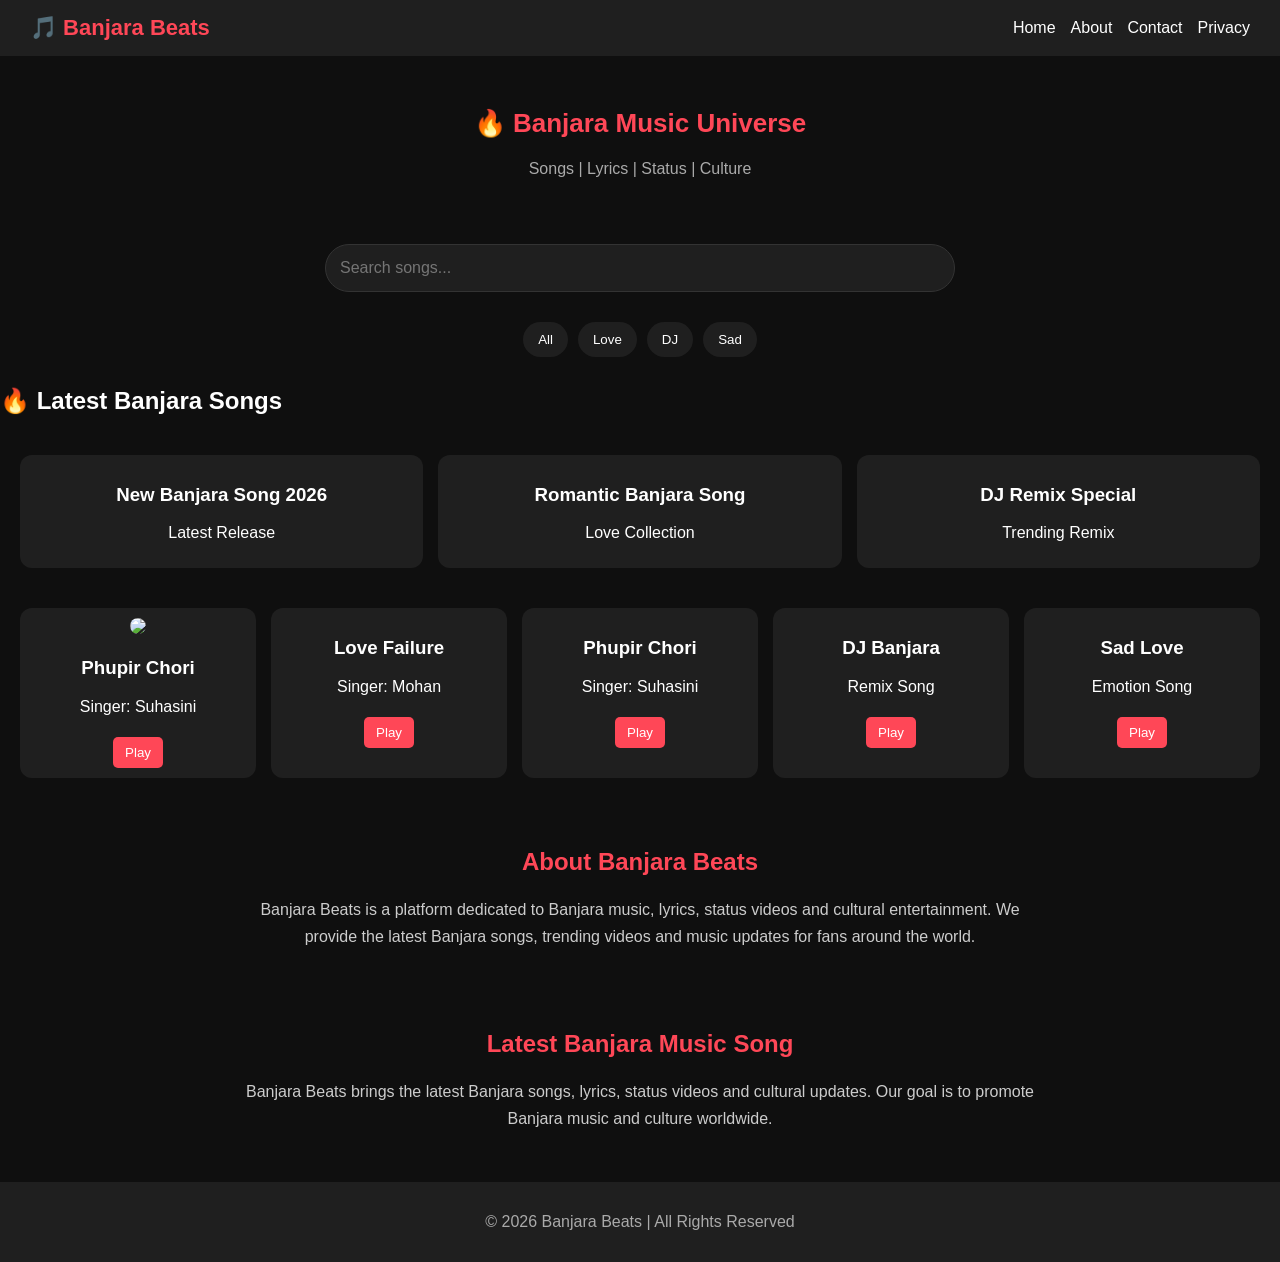
==== index.html @ c35c6fef "Update index.html" ====
<!DOCTYPE html>
<html lang="en">
<head>
<meta charset="UTF-8">
<meta name="viewport" content="width=device-width, initial-scale=1.0">
<meta name="google-site-verification" content="E8If9CrSb60OHr5Ygs2DLrVvWcjTX-Pww-fNVVdiGdA" />
<title>Banjara Beats</title>

<link rel="stylesheet" href="style.css">
</head>

<body>

<!-- HEADER -->
<header>

  <div class="logo">🎵 Banjara Beats</div>

  <nav>
    <a href="index.html">Home</a>
    <a href="about.html">About</a>
    <a href="contact.html">Contact</a>
    <a href="privacy-policy.html">Privacy</a>
  </nav>

</header>

<!-- HERO -->
<section class="hero">
  <h1>🔥 Banjara Music Universe</h1>
  <p>Songs | Lyrics | Status | Culture</p>
</section>
  
<div class="search-box">
  <input type="text" placeholder="Search songs...">
</div>
  
<!-- CATEGORIES -->
<section class="categories">
  <button>All</button>
  <button>Love</button>
  <button>DJ</button>
  <button>Sad</button>
</section>
<section class="trending">
  <h2>🔥 Latest Banjara Songs</h2>

  <div class="grid">
    <div class="card">
      <h3>New Banjara Song 2026</h3>
      <p>Latest Release</p>
    </div>

    <div class="card">
      <h3>Romantic Banjara Song</h3>
      <p>Love Collection</p>
    </div>

    <div class="card">
      <h3>DJ Remix Special</h3>
      <p>Trending Remix</p>
    </div>
  </div>
</section>
  
<!-- SONG GRID -->
<section class="grid">

  <div class="card">
    <img src="https://via.placeholder.com/300x200">
    <h3>Phupir Chori</h3>
    <p>Singer: Suhasini</p>
    <button>Play</button>
  </div>

  <div class="card">
    <h3>Love Failure</h3>
    <p>Singer: Mohan</p>
    <button>Play</button>
  </div>

<div class="card">
  <h3>Phupir Chori</h3>
  <p>Singer: Suhasini</p>

  <a href="song-phupir-chori.html">
    <button>Play</button>
  </a>
</div>

<div class="card">
  <h3>DJ Banjara</h3>
  <p>Remix Song</p>
  <button>Play</button>
</div>

  <div class="card">
    <h3>Sad Love</h3>
    <p>Emotion Song</p>
    <button>Play</button>
  </div>

</section>
<section class="about">
  <h2>About Banjara Beats</h2>

  <p>
    Banjara Beats is a platform dedicated to Banjara music, lyrics,
    status videos and cultural entertainment. We provide the latest
    Banjara songs, trending videos and music updates for fans around
    the world.
  </p>

</section>
 <section class="about">
  <h2>Latest Banjara Music Song</h2>

  <p>
    Banjara Beats brings the latest Banjara songs, lyrics,
    status videos and cultural updates. Our goal is to
    promote Banjara music and culture worldwide.
  </p>
</section> 
<!-- FOOTER -->
<footer>
  <p>© 2026 Banjara Beats | All Rights Reserved</p>
</footer>

</body>
</html>
---- style.css ----
body {
  margin: 0;
  font-family: Arial;
  background: #0f0f0f;
  color: white;
}

/* HEADER */
header {
  display: flex;
  justify-content: space-between;
  align-items: center;
  padding: 15px 30px;
  background: #1f1f1f;
  flex-wrap: wrap;
}

.logo {
  color: #ff4757;
  font-size: 22px;
  font-weight: bold;
}

/* HERO */
.hero {
  text-align: center;
  padding: 30px 20px;
}

.hero h1 {
  color: #ff4757;
  font-size: 26px;
}

.hero p {
  color: #aaa;
}

/* CATEGORIES */
.categories {
  display: flex;
  justify-content: center;
  flex-wrap: wrap;
  gap: 10px;
  padding: 10px;
}

.categories button {
  padding: 10px 15px;
  border-radius: 20px;
  border: none;
  background: #1f1f1f;
  color: white;
  cursor: pointer;
  transition: 0.3s;
}

.categories button:hover {
  background: #ff4757;
}

/* GRID */
.grid {
  display: grid;
  grid-template-columns: repeat(auto-fit, minmax(160px, 1fr));
  gap: 15px;
  padding: 20px;
}

/* CARD */
.card {
  background: #1f1f1f;
  padding: 10px;
  border-radius: 12px;
  text-align: center;
  transition: 0.3s;
}

.card:hover {
  transform: scale(1.05);
}

.card img {
  width: 100%;
  border-radius: 10px;
}

.card button {
  margin-top: 5px;
  background: #ff4757;
  border: none;
  padding: 8px 12px;
  color: white;
  cursor: pointer;
  border-radius: 5px;
}

/* FOOTER */
footer {
  text-align: center;
  padding: 15px;
  background: #1f1f1f;
  margin-top: 20px;
  color: #aaa;
}
.about {
  padding: 30px;
  text-align: center;
}

.about h2 {
  color: #ff4757;
}

.about p {
  max-width: 800px;
  margin: auto;
  line-height: 1.7;
  color: #ccc;
}
nav {
  display: flex;
  gap: 15px;
}

nav a {
  color: white;
  text-decoration: none;
}

nav a:hover {
  color: #ff4757;
}
.search-box{
  text-align:center;
  margin:20px;
}

.search-box input {
  width: 90%;
  max-width: 600px;
  padding: 14px;
  border-radius: 30px;
  border: 1px solid #333;
  background: #1f1f1f;
  color: white;
  font-size: 16px;
}
.hero-banner {
  text-align: center;
  padding: 20px;
  margin: 20px auto;
  max-width: 800px;
}

.hero-banner h2 {
  color: #ff4757;
  margin-bottom: 10px;
}

.hero-banner p {
  color: #aaa;
}
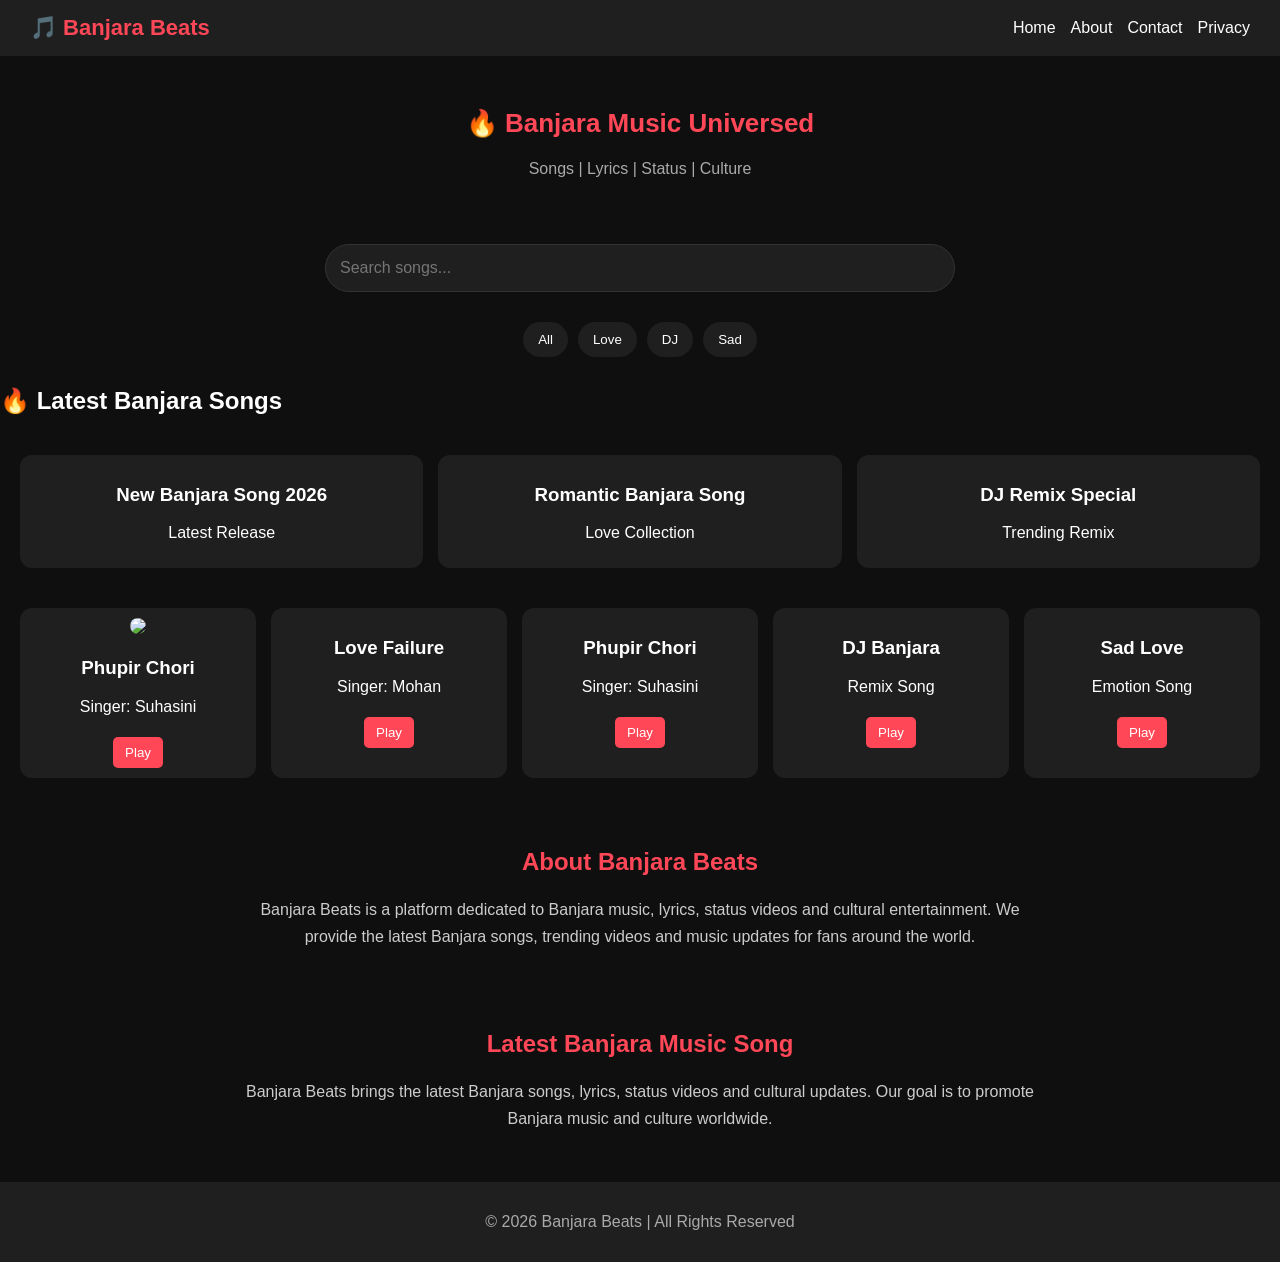
==== commit e453c774: "Update index.html" ====
--- a/index.html
+++ b/index.html
@@ -27,7 +27,7 @@
 
 <!-- HERO -->
 <section class="hero">
-  <h1>🔥 Banjara Music Universe</h1>
+  <h1>🔥 Banjara Music Universed</h1>
   <p>Songs | Lyrics | Status | Culture</p>
 </section>
   
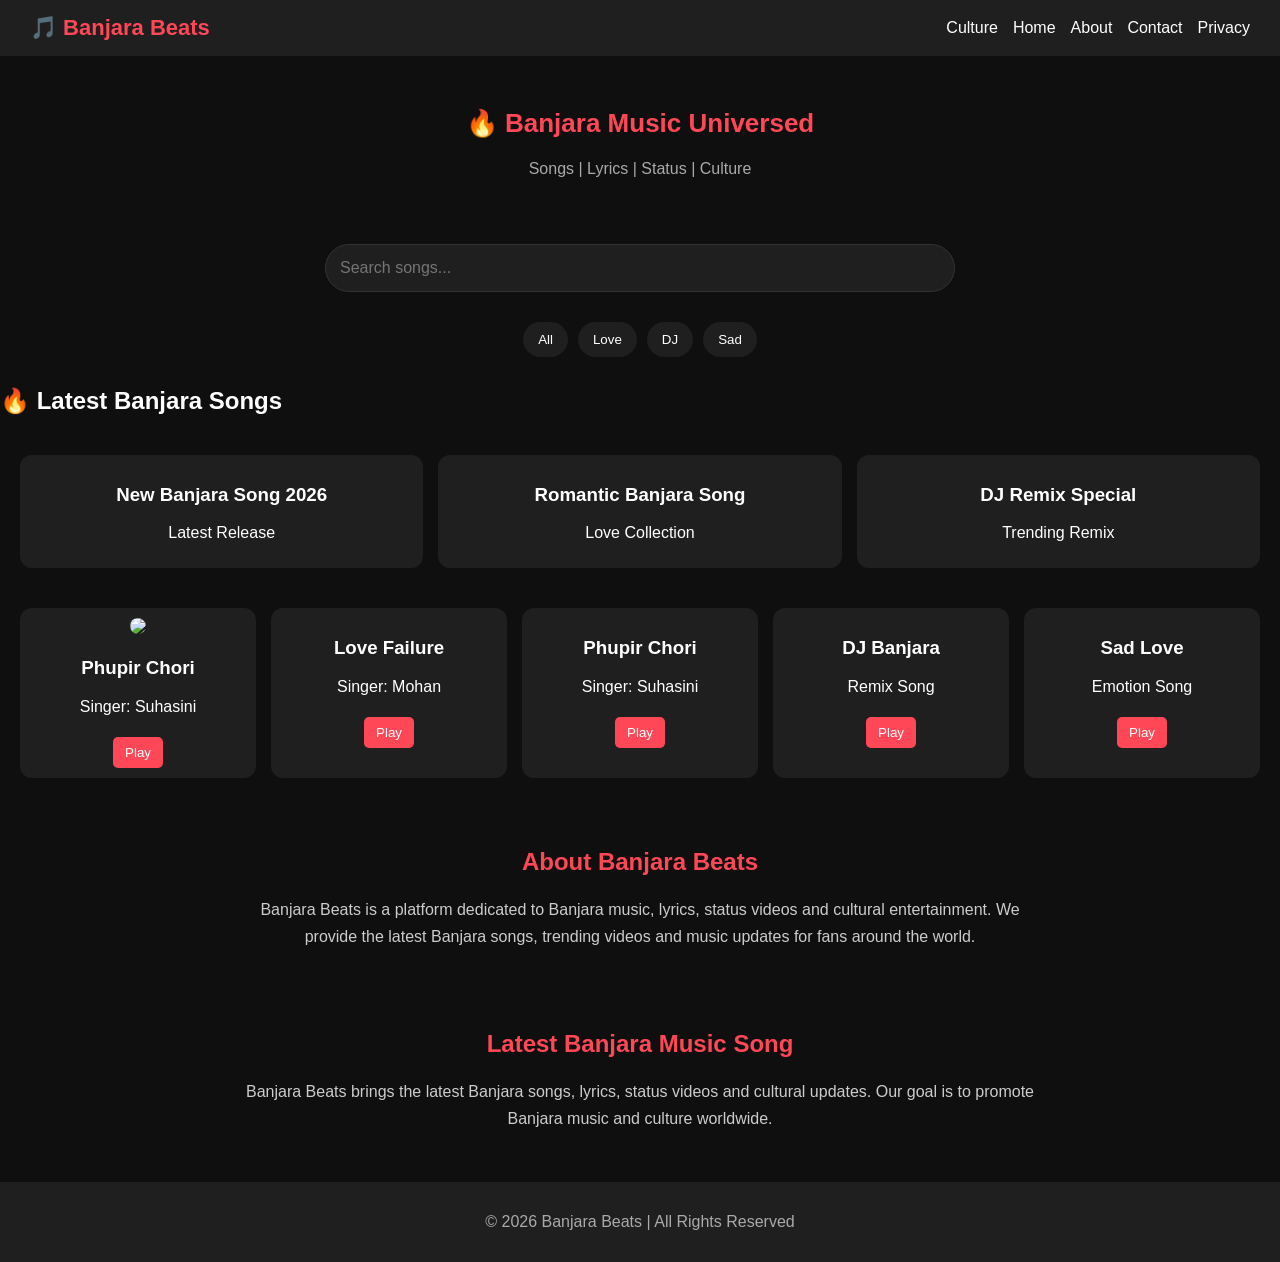
==== commit 5c57d7b2: "Update index.html" ====
--- a/index.html
+++ b/index.html
@@ -17,6 +17,7 @@
   <div class="logo">🎵 Banjara Beats</div>
 
   <nav>
+    <a href="culture.html">Culture</a>
     <a href="index.html">Home</a>
     <a href="about.html">About</a>
     <a href="contact.html">Contact</a>
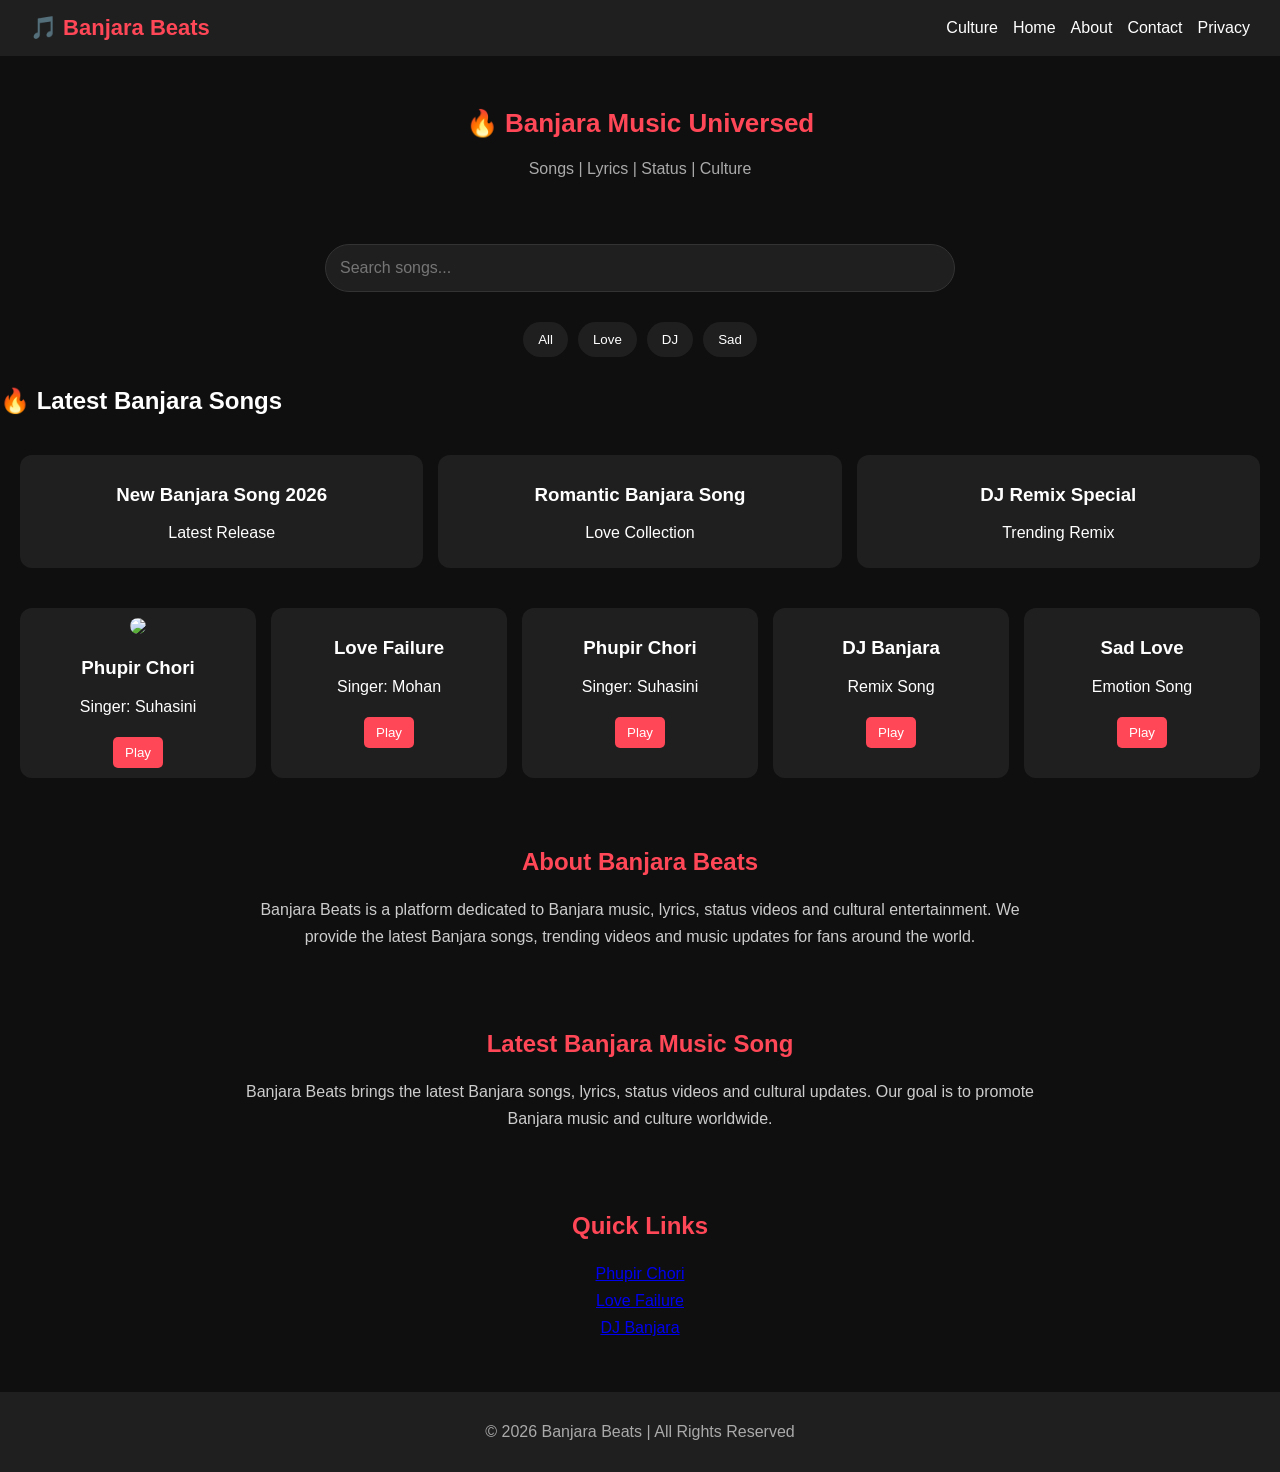
==== commit e576aa8a: "Update index.html" ====
--- a/index.html
+++ b/index.html
@@ -122,6 +122,13 @@
     promote Banjara music and culture worldwide.
   </p>
 </section> 
+  <section class="about">
+  <h2>Quick Links</h2>
+
+  <p><a href="song-phupir-chori.html">Phupir Chori</a></p>
+  <p><a href="song-love-failure.html">Love Failure</a></p>
+  <p><a href="song-dj-banjara.html">DJ Banjara</a></p>
+</section>
 <!-- FOOTER -->
 <footer>
   <p>© 2026 Banjara Beats | All Rights Reserved</p>
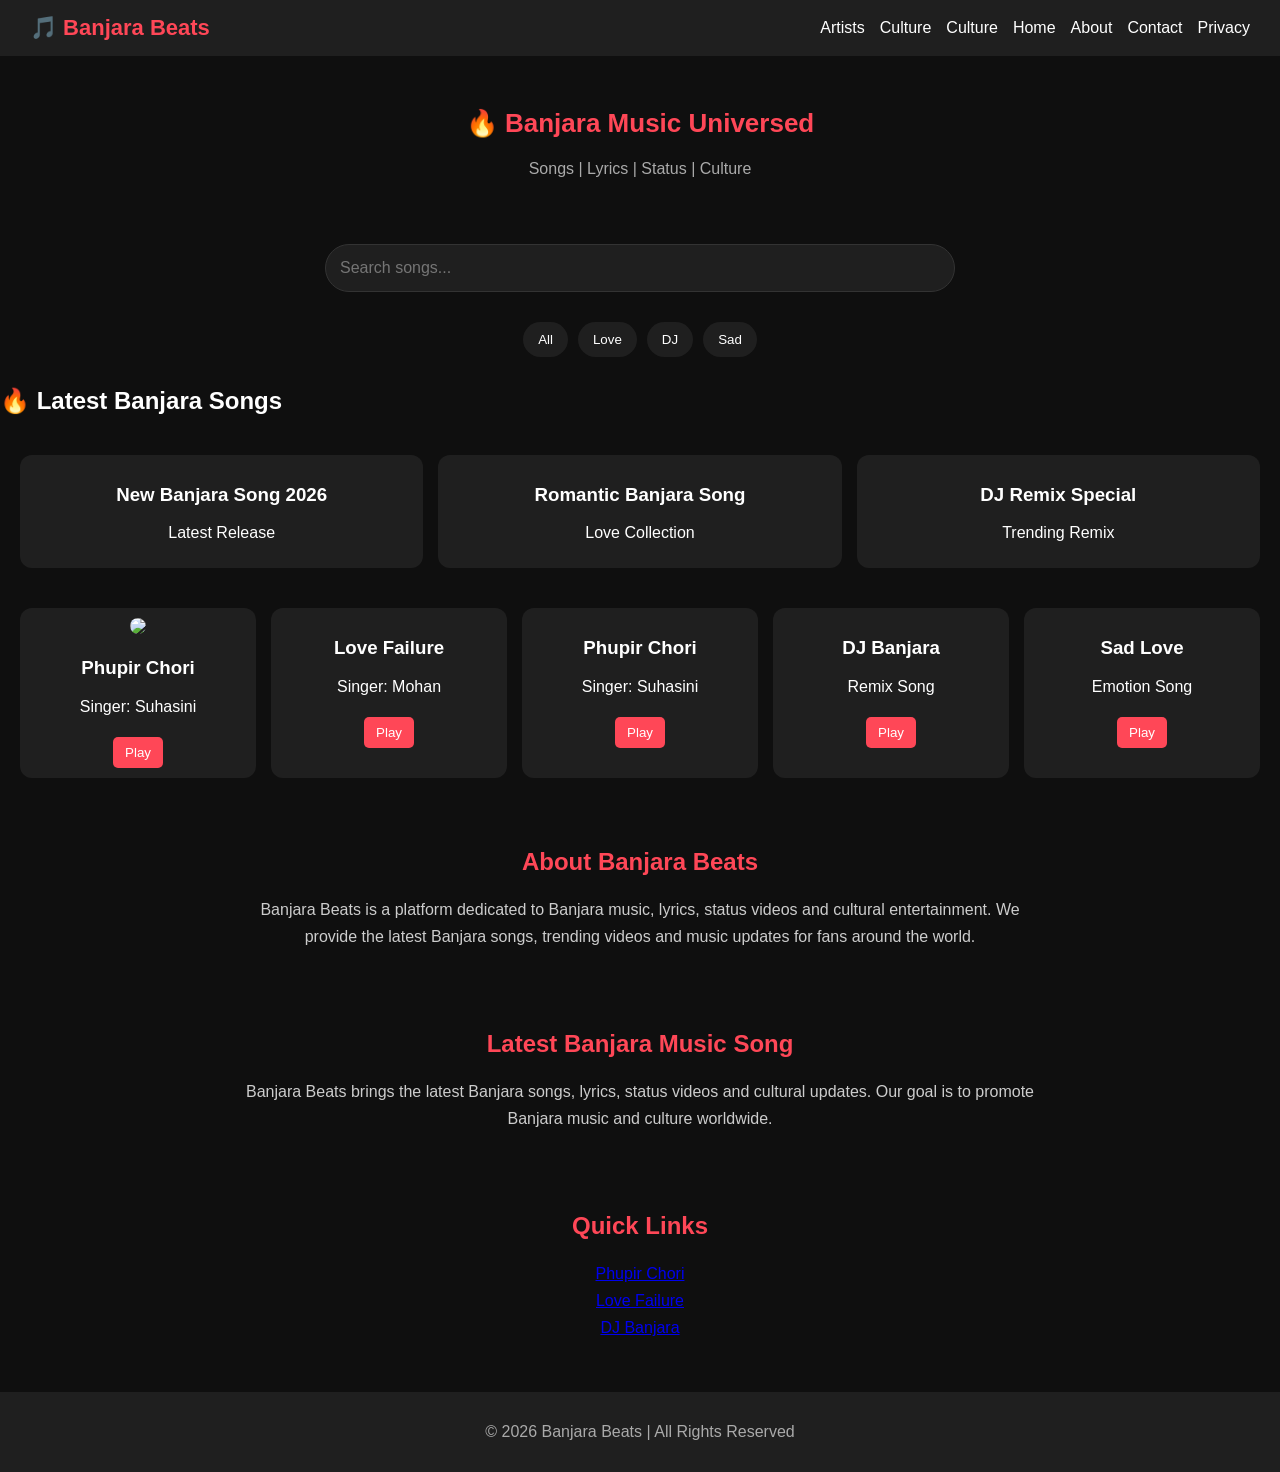
==== commit 71a68ea4: "Update index.html" ====
--- a/index.html
+++ b/index.html
@@ -17,6 +17,8 @@
   <div class="logo">🎵 Banjara Beats</div>
 
   <nav>
+    <a href="artists.html">Artists</a>
+    <a href="culture.html">Culture</a>
     <a href="culture.html">Culture</a>
     <a href="index.html">Home</a>
     <a href="about.html">About</a>
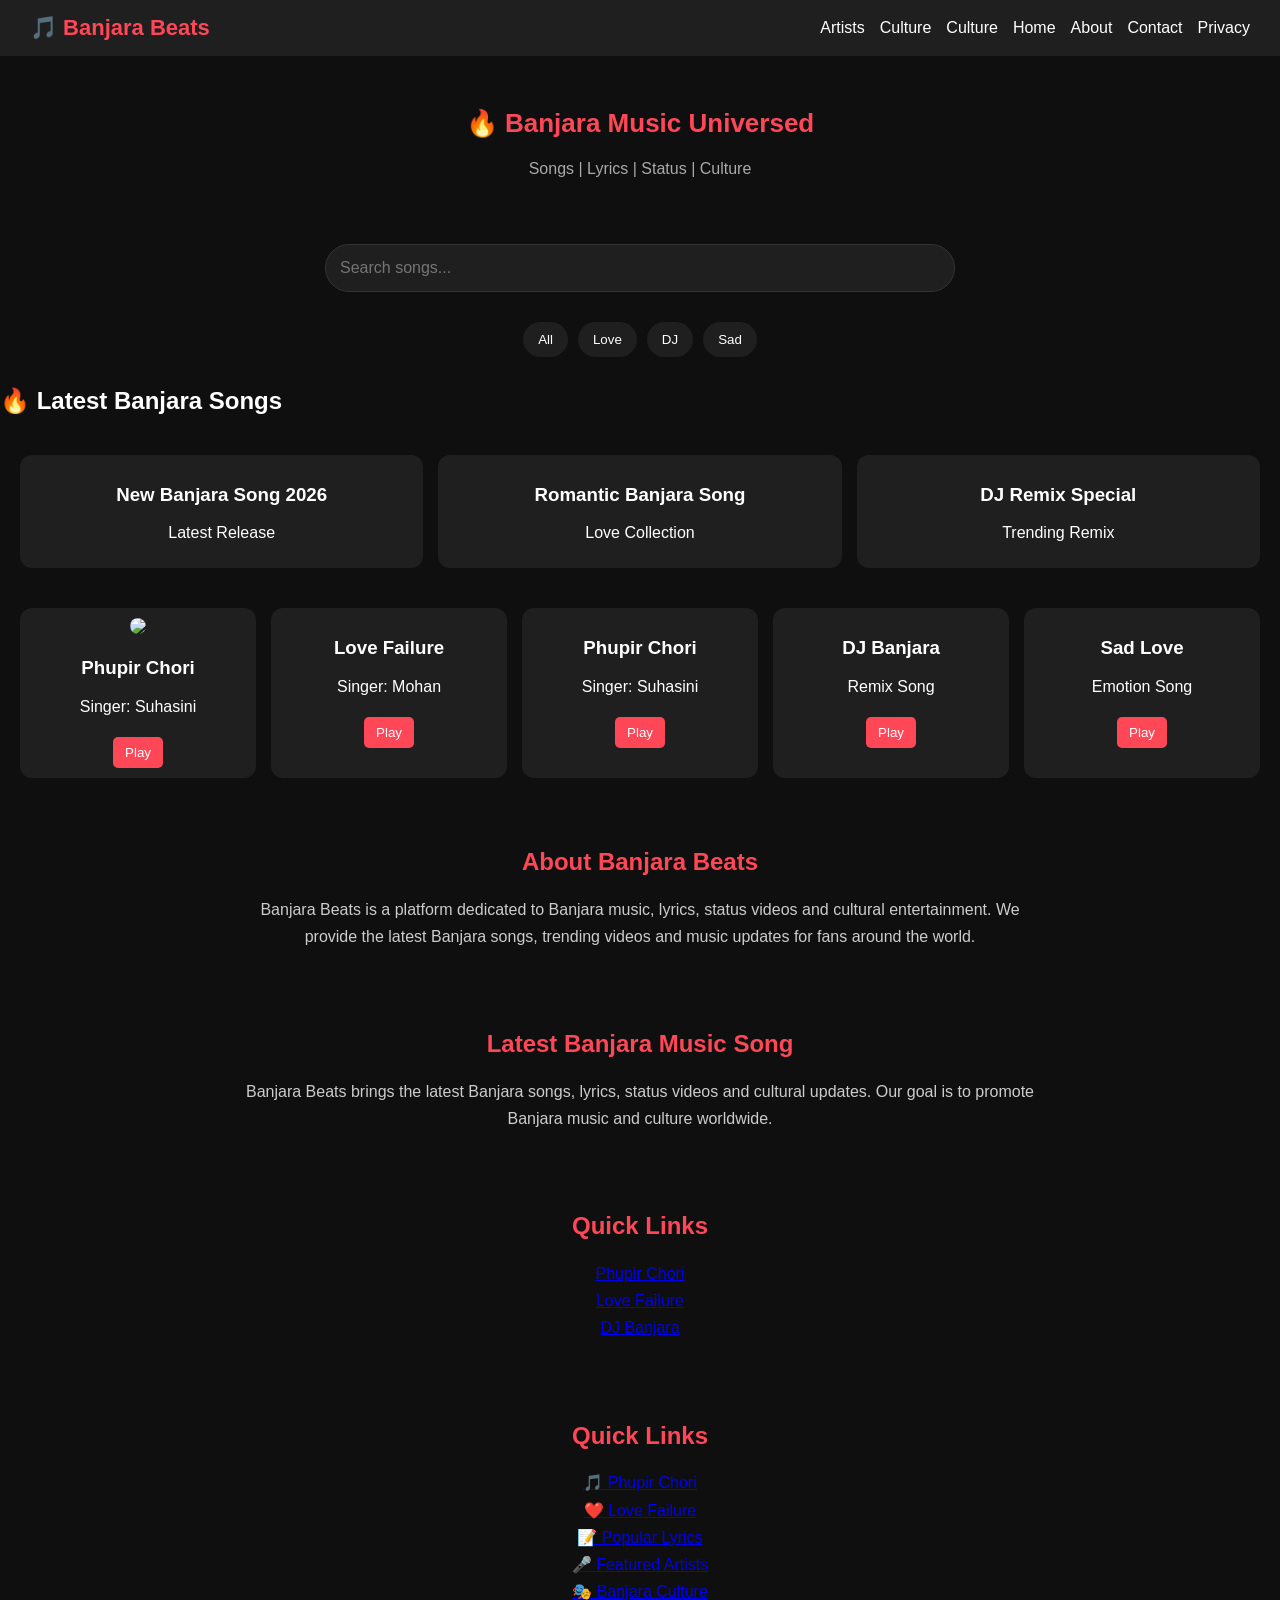
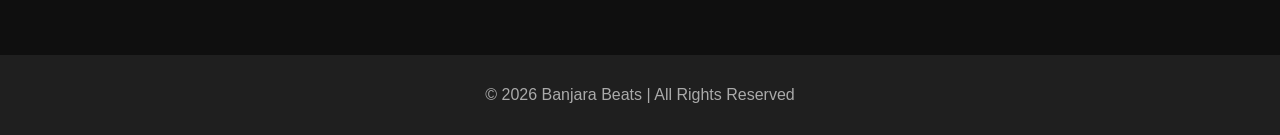
==== commit 9fdc82af: "Update index.html" ====
--- a/index.html
+++ b/index.html
@@ -131,6 +131,19 @@
   <p><a href="song-love-failure.html">Love Failure</a></p>
   <p><a href="song-dj-banjara.html">DJ Banjara</a></p>
 </section>
+  <section class="about">
+  <h2>Quick Links</h2>
+
+  <p><a href="song-phupir-chori.html">🎵 Phupir Chori</a></p>
+
+  <p><a href="song-love-failure.html">❤️ Love Failure</a></p>
+
+  <p><a href="lyrics-phupir-chori.html">📝 Popular Lyrics</a></p>
+
+  <p><a href="artists.html">🎤 Featured Artists</a></p>
+
+  <p><a href="culture.html">🎭 Banjara Culture</a></p>
+</section>
 <!-- FOOTER -->
 <footer>
   <p>© 2026 Banjara Beats | All Rights Reserved</p>
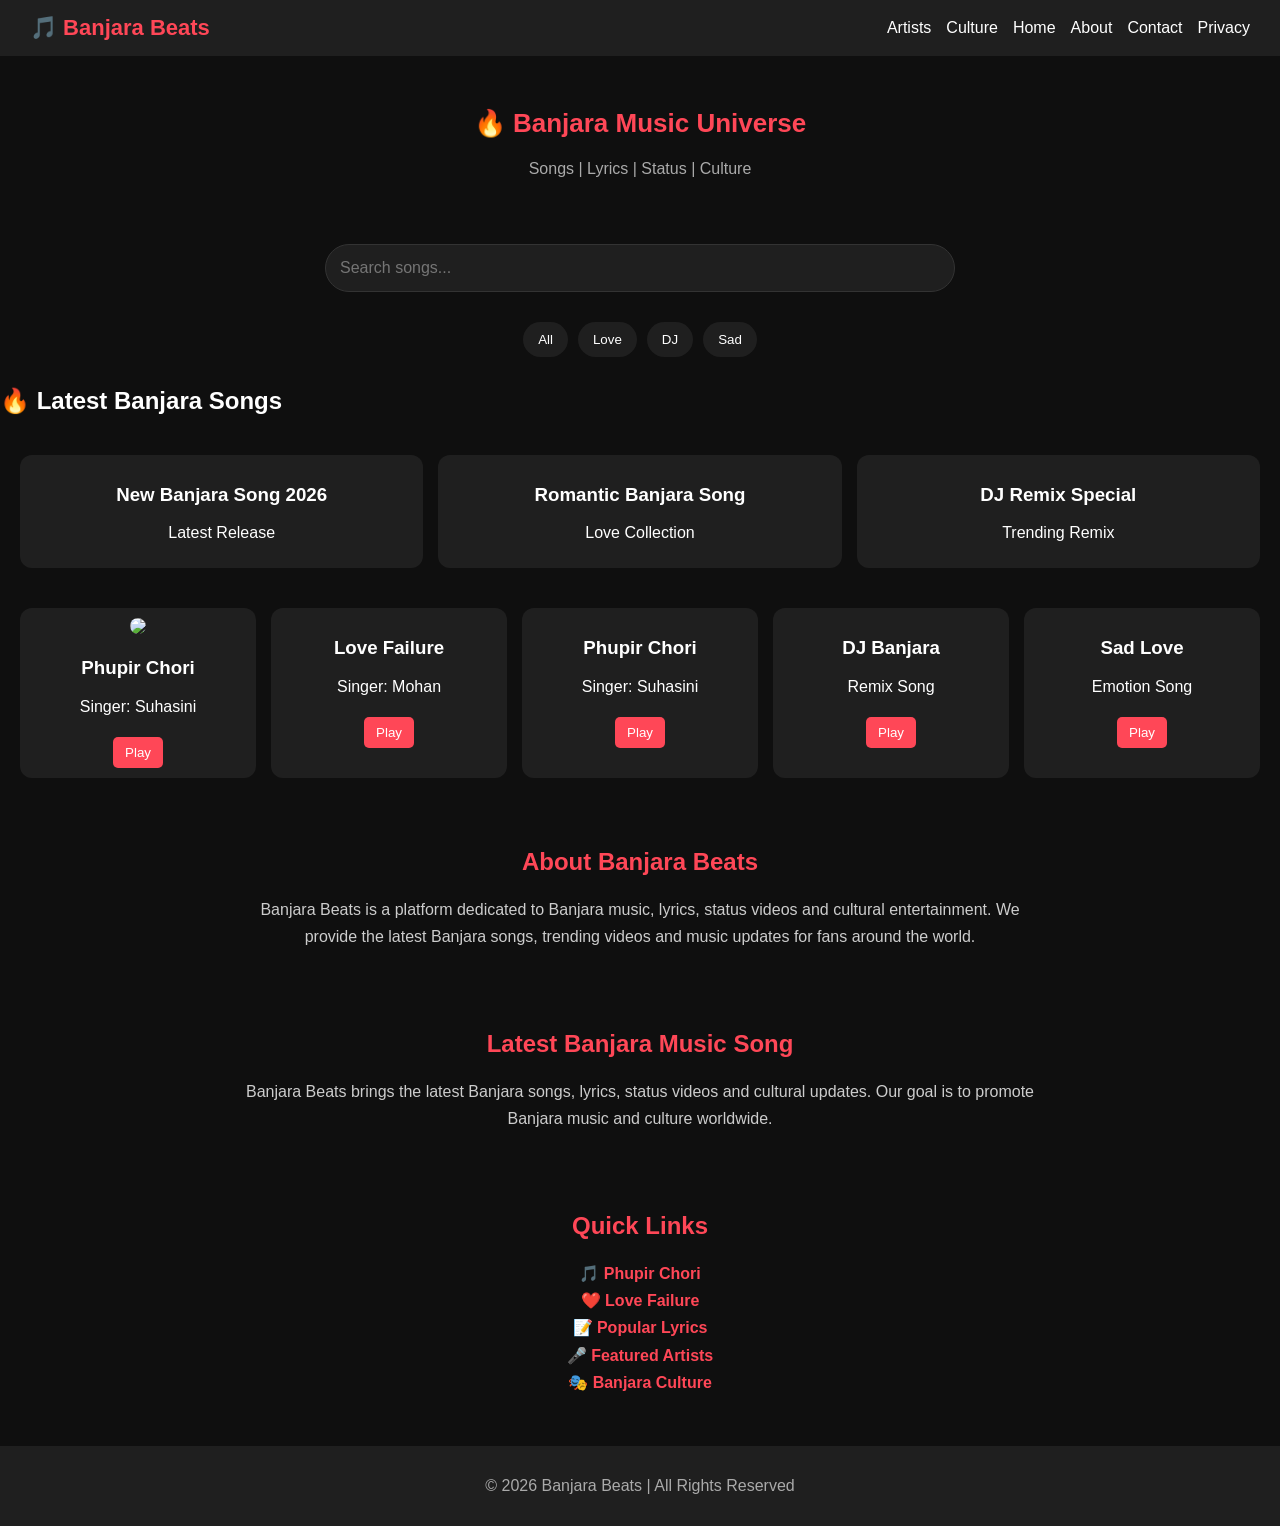
==== commit eac6472f: "Update index.html" ====
--- a/index.html
+++ b/index.html
@@ -19,7 +19,6 @@
   <nav>
     <a href="artists.html">Artists</a>
     <a href="culture.html">Culture</a>
-    <a href="culture.html">Culture</a>
     <a href="index.html">Home</a>
     <a href="about.html">About</a>
     <a href="contact.html">Contact</a>
@@ -30,7 +29,7 @@
 
 <!-- HERO -->
 <section class="hero">
-  <h1>🔥 Banjara Music Universed</h1>
+  <h1>🔥 Banjara Music Universe</h1>
   <p>Songs | Lyrics | Status | Culture</p>
 </section>
   
@@ -94,13 +93,17 @@
 <div class="card">
   <h3>DJ Banjara</h3>
   <p>Remix Song</p>
+<a href="song-dj-banjara.html">
   <button>Play</button>
+</a>
 </div>
 
   <div class="card">
     <h3>Sad Love</h3>
     <p>Emotion Song</p>
-    <button>Play</button>
+<a href="song-love-failure.html">
+  <button>Play</button>
+</a>
   </div>
 
 </section>
@@ -127,13 +130,6 @@
   <section class="about">
   <h2>Quick Links</h2>
 
-  <p><a href="song-phupir-chori.html">Phupir Chori</a></p>
-  <p><a href="song-love-failure.html">Love Failure</a></p>
-  <p><a href="song-dj-banjara.html">DJ Banjara</a></p>
-</section>
-  <section class="about">
-  <h2>Quick Links</h2>
-
   <p><a href="song-phupir-chori.html">🎵 Phupir Chori</a></p>
 
   <p><a href="song-love-failure.html">❤️ Love Failure</a></p>
--- a/style.css
+++ b/style.css
@@ -161,3 +161,12 @@
 .hero-banner p {
   color: #aaa;
 }
+.about a {
+  color: #ff4757;
+  text-decoration: none;
+  font-weight: bold;
+}
+
+.about a:hover {
+  color: white;
+}
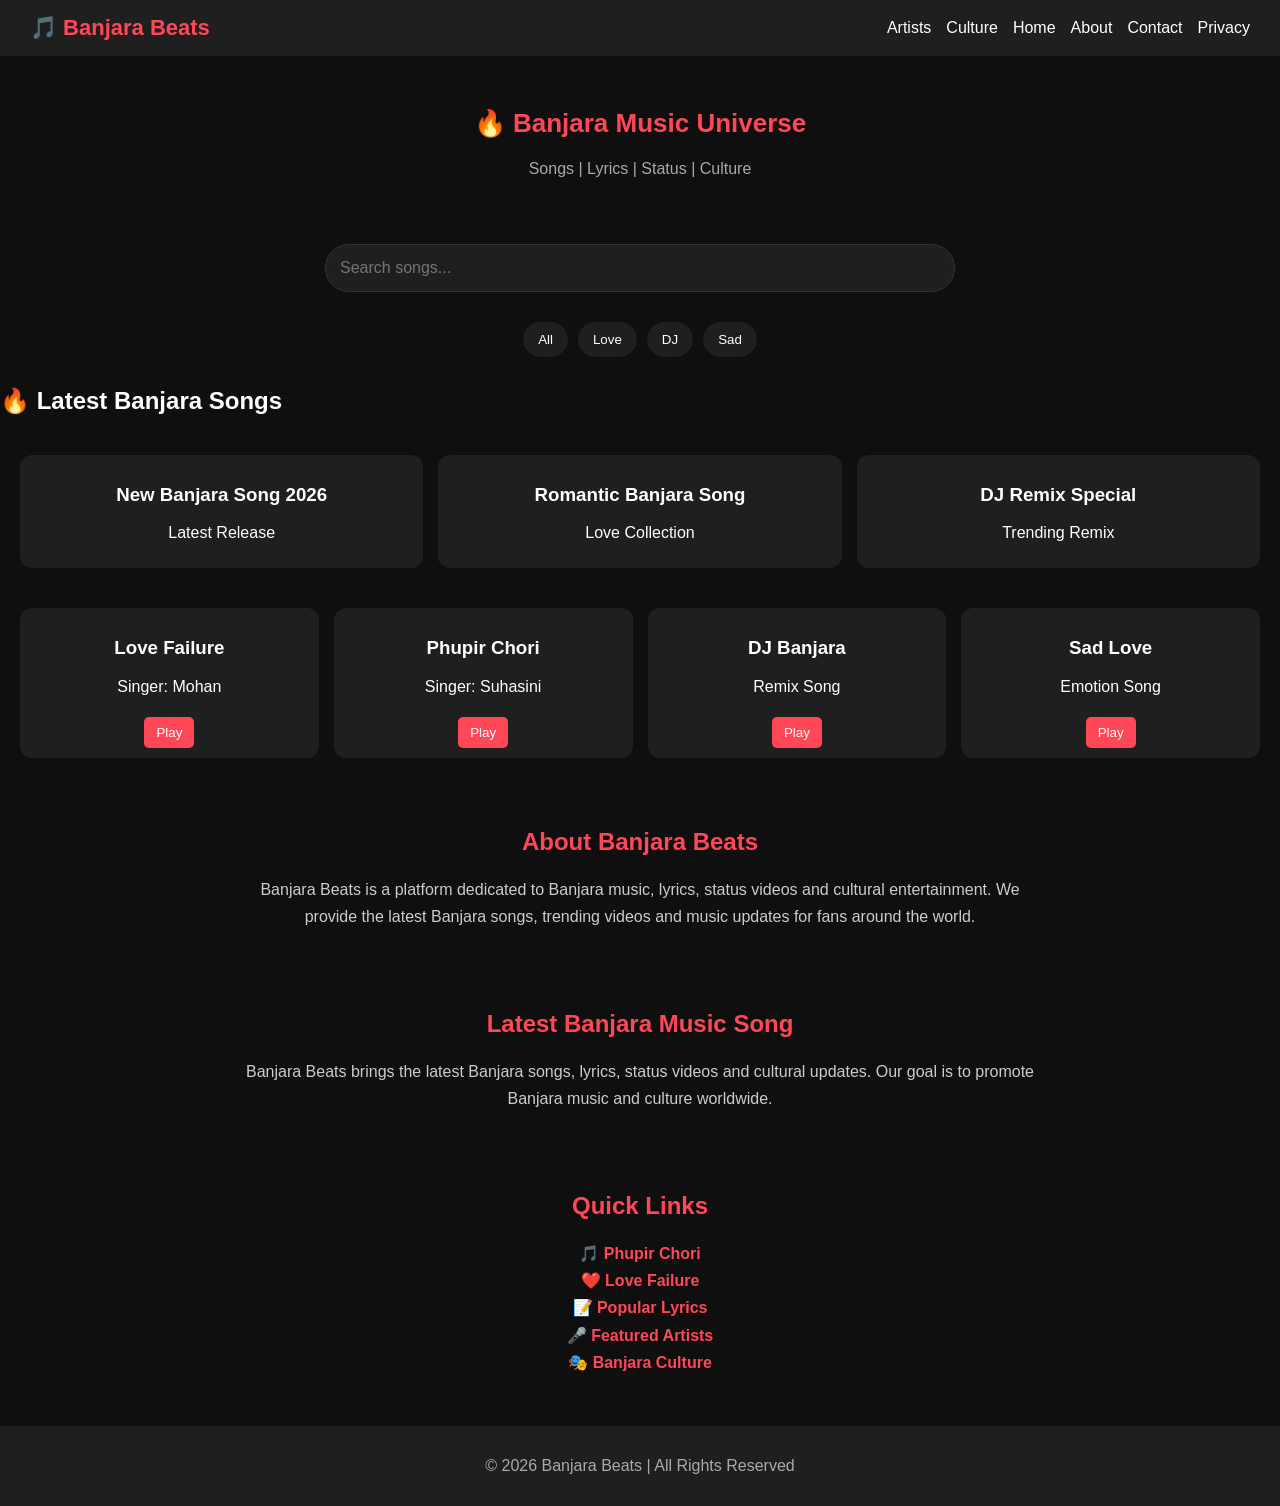
==== commit affe529e: "Update index.html" ====
--- a/index.html
+++ b/index.html
@@ -4,8 +4,7 @@
 <meta charset="UTF-8">
 <meta name="viewport" content="width=device-width, initial-scale=1.0">
 <meta name="google-site-verification" content="E8If9CrSb60OHr5Ygs2DLrVvWcjTX-Pww-fNVVdiGdA" />
-<title>Banjara Beats</title>
-
+<title>Banjara Beats - Latest Banjara Songs, Lyrics & Culture</title>
 <link rel="stylesheet" href="style.css">
 </head>
 
@@ -69,41 +68,39 @@
 <section class="grid">
 
   <div class="card">
-    <img src="https://via.placeholder.com/300x200">
-    <h3>Phupir Chori</h3>
-    <p>Singer: Suhasini</p>
-    <button>Play</button>
+    <h3>Love Failure</h3>
+    <p>Singer: Mohan</p>
+
+    <a href="song-love-failure.html">
+      <button>Play</button>
+    </a>
   </div>
 
   <div class="card">
-    <h3>Love Failure</h3>
-    <p>Singer: Mohan</p>
-    <button>Play</button>
+    <h3>Phupir Chori</h3>
+    <p>Singer: Suhasini</p>
+
+    <a href="song-phupir-chori.html">
+      <button>Play</button>
+    </a>
   </div>
 
-<div class="card">
-  <h3>Phupir Chori</h3>
-  <p>Singer: Suhasini</p>
+  <div class="card">
+    <h3>DJ Banjara</h3>
+    <p>Remix Song</p>
 
-  <a href="song-phupir-chori.html">
-    <button>Play</button>
-  </a>
-</div>
-
-<div class="card">
-  <h3>DJ Banjara</h3>
-  <p>Remix Song</p>
-<a href="song-dj-banjara.html">
-  <button>Play</button>
-</a>
-</div>
+    <a href="song-dj-banjara.html">
+      <button>Play</button>
+    </a>
+  </div>
 
   <div class="card">
     <h3>Sad Love</h3>
     <p>Emotion Song</p>
-<a href="song-love-failure.html">
-  <button>Play</button>
-</a>
+
+    <a href="song-sad-love.html">
+      <button>Play</button>
+    </a>
   </div>
 
 </section>
